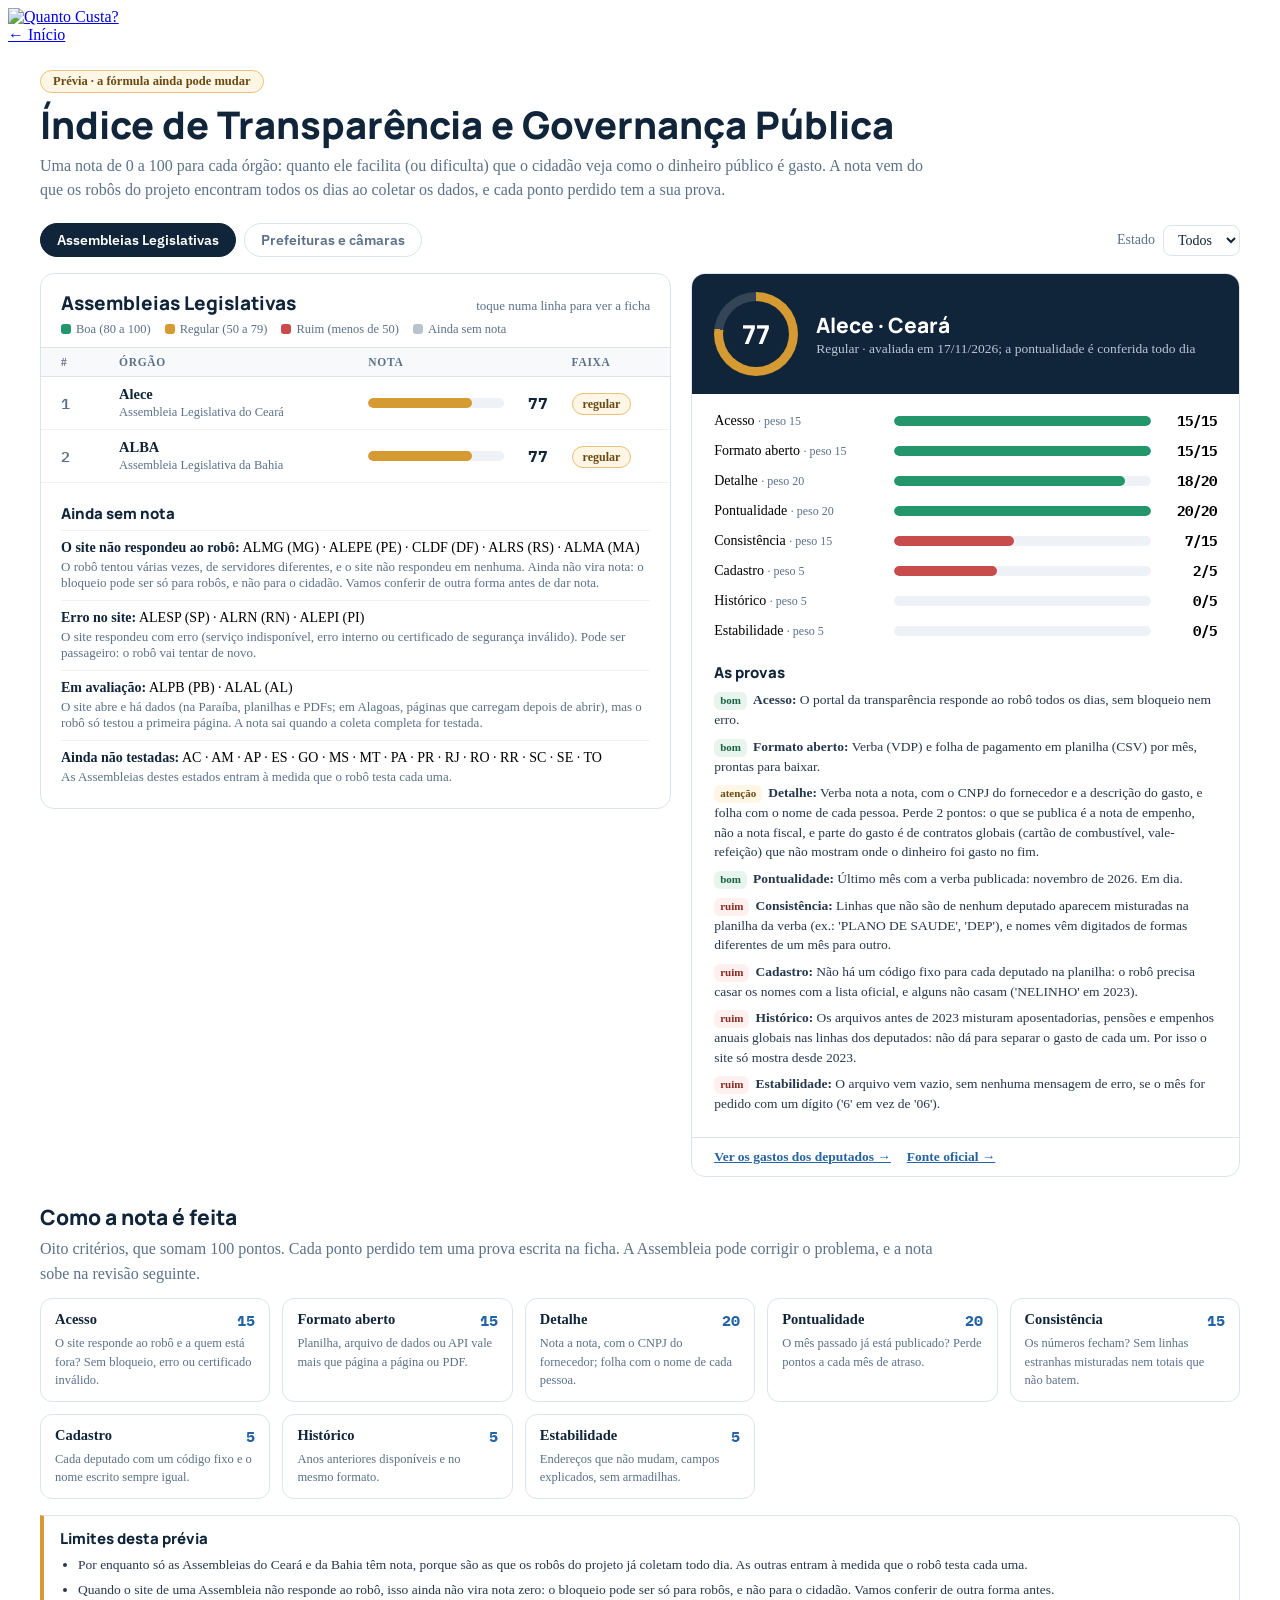
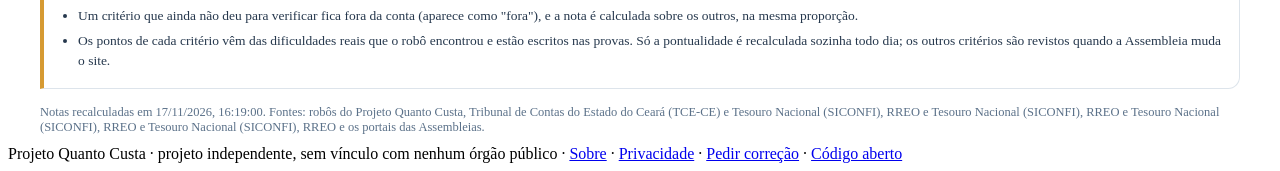
==== indice/index.html @ 459be0d6 "Hub e Índice de Governança prontos para mais estados pelo SICONFI (Pernambuco, Paraíba, Rio Grande d" ====
<!doctype html>
<html lang="pt-BR">
<head>
<meta charset="utf-8">
<meta name="viewport" content="width=device-width, initial-scale=1">
<title>Índice de Transparência — Projeto Quanto Custa</title>
<meta name="description" content="Uma nota de 0 a 100 para Assembleias Legislativas, prefeituras e câmaras: quanto cada órgão facilita (ou dificulta) que o cidadão veja como o dinheiro público é gasto, com as provas.">
<link rel="icon" href="https://quantocustaum.com/marca/favicon.svg" type="image/svg+xml">
<meta property="og:title" content="Índice de Transparência e Governança Pública — Projeto Quanto Custa">
<meta property="og:description" content="Uma nota de 0 a 100 para Assembleias, prefeituras e câmaras, com as provas do que os robôs encontraram.">
<meta property="og:image" content="https://quantocustaum.com/og.png">
<meta property="og:url" content="https://quantocustaum.com/indice/">
<meta property="og:type" content="website">
<meta name="twitter:card" content="summary_large_image">
<link rel="canonical" href="https://quantocustaum.com/indice/">
<link rel="preconnect" href="https://fonts.googleapis.com">
<link rel="preconnect" href="https://fonts.gstatic.com" crossorigin>
<link href="https://fonts.googleapis.com/css2?family=IBM+Plex+Mono:wght@400;500;600;700&family=IBM+Plex+Sans:wght@400;500;600;700&family=Manrope:wght@600;700;800&display=swap" rel="stylesheet">
<link rel="stylesheet" href="https://quantocustaum.com/hub.css?v=12">
<link rel="stylesheet" href="https://quantocustaum.com/marca/tokens.css?v=1">
<link rel="stylesheet" href="https://quantocustaum.com/marca/marca.css?v=1">
<link rel="stylesheet" href="indice.css?v=1">
</head>
<body>
<header class="topo"><div class="topo-in"><a class="marca" href="https://quantocustaum.com/"><img class="marca-logo" src="https://quantocustaum.com/marca/logo-horizontal-negativo.svg" alt="Quanto Custa?" width="164" height="30"></a>
<nav class="volta" style="display:flex;margin-left:auto"><a href="https://quantocustaum.com/">← Início</a></nav></div></header>
<main class="ix">
  <section class="ix-hero">
    <span class="ix-selo">Prévia · a fórmula ainda pode mudar</span>
    <h1>Índice de Transparência e Governança Pública</h1>
    <p class="ix-sub">Uma nota de 0 a 100 para cada órgão: quanto ele facilita (ou dificulta) que o cidadão veja como o dinheiro público é gasto. A nota vem do que os robôs do projeto encontram todos os dias ao coletar os dados, e cada ponto perdido tem a sua prova.</p>
  </section>

  <div class="ix-abas" role="tablist">
    <button type="button" class="ix-aba on" data-aba="assembleias" role="tab">Assembleias Legislativas</button>
    <button type="button" class="ix-aba" data-aba="municipios" role="tab">Prefeituras e câmaras</button>
    <label class="ix-filtro" id="f-uf-rot" hidden>Estado <select id="f-uf"><option value="">Todos</option></select></label>
  </div>

  <div class="ix-grade">
    <section class="ix-caixa" id="lista" aria-live="polite"><p class="ix-carregando">Carregando…</p></section>
    <section class="ix-caixa ix-ficha" id="ficha"></section>
  </div>

  <section class="ix-como" id="como"></section>
  <p class="ix-atual" id="atual"></p>
</main>
<footer class="rodape">Projeto Quanto Custa · projeto independente, sem vínculo com nenhum órgão público · <a href="https://quantocustaum.com/sobre/">Sobre</a> · <a href="https://quantocustaum.com/privacidade/">Privacidade</a> · <a href="https://github.com/projetoquantocusta1-alt/projetoquantocusta1-alt.github.io/issues">Pedir correção</a> · <a href="https://github.com/projetoquantocusta1-alt">Código aberto</a></footer>
<script src="indice.js?v=2"></script>
<!-- contador de visitas sem cookies e sem dados pessoais (GoatCounter) -->
<script data-goatcounter="https://quantocustaum.goatcounter.com/count" async src="https://gc.zgo.at/count.js"></script>
</body>
</html>
---- indice/indice.css ----
/* Índice de Transparência e Governança Pública */
.ix { max-width: 1200px; margin: 0 auto; padding: 26px 16px 10px; --ix-verde: #23966B; --ix-amar: #D69A32; --ix-verm: #C84C4C; --ix-cinza: #B8C3CF; --ix-muted: #5B7189; --ix-linha: #DDE4EB; }
.ix-selo { display: inline-block; background: #FFF6E5; border: 1px solid #E8C27A; color: #6b4a12; font-weight: 700; font-size: 12.5px; border-radius: 999px; padding: 3px 12px; margin-bottom: 10px; }
.ix-hero h1 { font: 800 clamp(26px, 4vw, 38px)/1.12 Manrope, system-ui, sans-serif; margin: 0 0 8px; text-align: left; color: #10243A; }
.ix-sub { color: var(--ix-muted); max-width: 900px; margin: 0; line-height: 1.55; }
.ix-abas { display: flex; flex-wrap: wrap; gap: 8px; align-items: center; margin: 20px 0 0; }
.ix-aba { border: 1px solid var(--ix-linha); background: #fff; border-radius: 999px; padding: 7px 16px; font: 600 14px "IBM Plex Sans", system-ui, sans-serif; color: var(--ix-muted); cursor: pointer; }
.ix-aba.on { background: #10243A; border-color: #10243A; color: #fff; }
.ix-filtro { margin-left: auto; font-size: 14px; color: var(--ix-muted); display: flex; gap: 8px; align-items: center; }
.ix-filtro select { border: 1px solid var(--ix-linha); border-radius: 8px; padding: 6px 10px; font: inherit; color: #10243A; background: #fff; }
.ix-grade { display: grid; grid-template-columns: minmax(0, 1.15fr) minmax(0, 1fr); gap: 20px; margin-top: 16px; align-items: start; }
@media (max-width: 860px) { .ix-grade { grid-template-columns: minmax(0, 1fr); } .ix-filtro { margin-left: 0; } }
.ix-caixa { background: #fff; border: 1px solid var(--ix-linha); border-radius: 14px; overflow: hidden; min-width: 0; }
.ix-ficha { position: sticky; top: 12px; }
@media (max-width: 860px) { .ix-ficha { position: static; } }
.ix-carregando { padding: 20px; color: var(--ix-muted); }
.ix-cab { display: flex; justify-content: space-between; align-items: baseline; gap: 10px; padding: 16px 20px 6px; flex-wrap: wrap; }
.ix-cab h2 { font: 800 19px Manrope, system-ui, sans-serif; margin: 0; color: #10243A; }
.ix-cab span { color: var(--ix-muted); font-size: 13px; }
.ix-leg { display: flex; flex-wrap: wrap; gap: 6px 14px; padding: 0 20px 10px; font-size: 12.5px; color: var(--ix-muted); }
.ix-leg i { display: inline-block; width: 10px; height: 10px; border-radius: 3px; margin-right: 5px; vertical-align: -1px; }
.ix-resumo { display: grid; grid-template-columns: repeat(4, minmax(0, 1fr)); gap: 8px; padding: 4px 20px 12px; }
.ix-resumo div { background: #F1F4F7; border-radius: 10px; padding: 8px 10px; }
.ix-resumo small { display: block; color: var(--ix-muted); font-size: 12px; }
.ix-resumo b { font: 700 18px "IBM Plex Mono", ui-monospace, monospace; color: #10243A; }
@media (max-width: 520px) { .ix-resumo { grid-template-columns: repeat(2, minmax(0, 1fr)); } }
.ix-ferr { display: flex; flex-wrap: wrap; gap: 8px; padding: 0 20px 12px; }
.ix-ferr input { flex: 1 1 180px; border: 1px solid var(--ix-linha); border-radius: 8px; padding: 7px 10px; font: inherit; min-width: 0; }
.ix-ferr select { border: 1px solid var(--ix-linha); border-radius: 8px; padding: 7px 10px; font: inherit; background: #fff; }
.ix table { width: 100%; border-collapse: collapse; }
.ix th { text-align: left; font-size: 11.5px; letter-spacing: .06em; text-transform: uppercase; color: var(--ix-muted); font-weight: 700; padding: 8px 12px; background: #F7F9FB; border-top: 1px solid var(--ix-linha); border-bottom: 1px solid var(--ix-linha); }
.ix td { padding: 9px 12px; border-bottom: 1px solid #EEF2F6; font-size: 14.5px; vertical-align: middle; }
.ix th:first-child, .ix td:first-child { padding-left: 20px; }
.ix tbody tr { cursor: pointer; }
.ix tbody tr:hover td { background: #F7F9FB; }
.ix tr.ativo td { background: #EEF4FB; }
.ix-pos { font: 600 13px "IBM Plex Mono", ui-monospace, monospace; color: var(--ix-muted); width: 34px; }
.ix-org b { display: block; color: #10243A; }
.ix-org small { color: var(--ix-muted); font-size: 12.5px; }
.ix-nota { display: flex; align-items: center; gap: 10px; min-width: 130px; }
.ix-barra { flex: 1; height: 10px; background: #EEF2F6; border-radius: 999px; overflow: hidden; }
.ix-barra i { display: block; height: 100%; border-radius: 999px; }
.ix-num { font: 700 16px "IBM Plex Mono", ui-monospace, monospace; width: 34px; text-align: right; color: #10243A; }
.ix-fx { font-size: 12px; font-weight: 700; border-radius: 999px; padding: 3px 10px; white-space: nowrap; }
.ix-fx.boa { background: #E7F5EE; color: #17643F; border: 1px solid #A8D9BF; }
.ix-fx.regular { background: #FFF6E5; color: #6b4a12; border: 1px solid #E8C27A; }
.ix-fx.ruim { background: #FDF0EF; color: #8a2a22; border: 1px solid #E3A6A0; }
.ix-fx.sem { background: #F1F4F7; color: var(--ix-muted); border: 1px solid var(--ix-linha); }
@media (max-width: 520px) { .ix-col-fx { display: none; } .ix-nota { min-width: 90px; } }
.ix-mais { display: block; margin: 10px 20px 14px; border: 1px solid var(--ix-linha); background: #fff; border-radius: 8px; padding: 8px 14px; font: 600 14px "IBM Plex Sans", system-ui, sans-serif; color: #2463A6; cursor: pointer; }
.ix-semnota { padding: 6px 20px 14px; }
.ix-semnota h3 { font: 800 15px Manrope, system-ui, sans-serif; margin: 14px 0 6px; color: #10243A; }
.ix-sn { border-top: 1px solid #EEF2F6; padding: 9px 0; font-size: 14px; }
.ix-sn b { color: #10243A; }
.ix-sn p { margin: 3px 0 0; color: var(--ix-muted); font-size: 13px; }
.ix-nota-rod { padding: 0 20px 14px; color: var(--ix-muted); font-size: 12.5px; margin: 0; }
/* ficha */
.ix-f-cab { background: #10243A; color: #fff; padding: 18px 22px; display: flex; gap: 18px; align-items: center; }
.ix-circ { width: 84px; height: 84px; border-radius: 50%; display: grid; place-items: center; flex: none; }
.ix-circ span { width: 66px; height: 66px; border-radius: 50%; background: #10243A; display: grid; place-items: center; font: 800 26px Manrope, system-ui, sans-serif; color: #fff; }
.ix-f-cab h3 { font: 800 21px Manrope, system-ui, sans-serif; margin: 0; color: #fff; }
.ix-f-cab p { margin: 2px 0 0; color: #B8C7D8; font-size: 13.5px; }
.ix-crit { padding: 12px 22px 4px; }
.ix-cr { display: grid; grid-template-columns: minmax(0, 170px) minmax(0, 1fr) 56px; gap: 10px; align-items: center; padding: 6px 0; font-size: 14px; }
.ix-cr .peso { color: var(--ix-muted); font-size: 12px; }
.ix-cr .v { font: 700 13.5px "IBM Plex Mono", ui-monospace, monospace; text-align: right; }
.ix-prov { padding: 4px 22px 16px; }
.ix-prov h4 { font: 800 15px Manrope, system-ui, sans-serif; margin: 8px 0 6px; color: #10243A; }
.ix-prov ul { margin: 0; padding: 0; list-style: none; }
.ix-prov li { font-size: 13.5px; margin: 7px 0; color: #26384d; line-height: 1.45; }
.ix-tag { display: inline-block; font-size: 11px; font-weight: 700; border-radius: 6px; padding: 1px 6px; margin-right: 6px; }
.ix-tag.ruim { background: #FDF0EF; color: #8a2a22; } .ix-tag.atencao { background: #FFF6E5; color: #6b4a12; } .ix-tag.bom { background: #E7F5EE; color: #17643F; } .ix-tag.fora { background: #F1F4F7; color: var(--ix-muted); }
.ix-f-links { border-top: 1px solid var(--ix-linha); padding: 11px 22px; font-size: 13.5px; display: flex; flex-wrap: wrap; gap: 6px 16px; }
.ix-f-links a { font-weight: 700; color: #2463A6; }
/* como é feita */
.ix-como { margin-top: 26px; }
.ix-como h2 { font: 800 21px Manrope, system-ui, sans-serif; margin: 0 0 6px; text-align: left; color: #10243A; }
.ix-como > p { color: var(--ix-muted); margin: 0 0 12px; max-width: 900px; line-height: 1.55; }
.ix-pesos { display: grid; grid-template-columns: repeat(auto-fit, minmax(230px, 1fr)); gap: 12px; }
.ix-peso { background: #fff; border: 1px solid var(--ix-linha); border-radius: 12px; padding: 12px 14px; }
.ix-peso b { display: flex; justify-content: space-between; font-size: 14.5px; color: #10243A; }
.ix-peso b span { font-family: "IBM Plex Mono", ui-monospace, monospace; color: #2463A6; }
.ix-peso p { margin: 4px 0 0; color: var(--ix-muted); font-size: 12.5px; line-height: 1.45; }
.ix-limites { margin-top: 16px; background: #fff; border: 1px solid var(--ix-linha); border-left: 4px solid #D69A32; border-radius: 0 12px 12px 0; padding: 12px 16px; }
.ix-limites h3 { font: 800 15px Manrope, system-ui, sans-serif; margin: 0 0 6px; color: #10243A; }
.ix-limites ul { margin: 0; padding-left: 18px; }
.ix-limites li { font-size: 13.5px; color: #26384d; margin: 5px 0; line-height: 1.5; }
.ix-atual { color: var(--ix-muted); font-size: 12.5px; margin: 16px 0 0; }
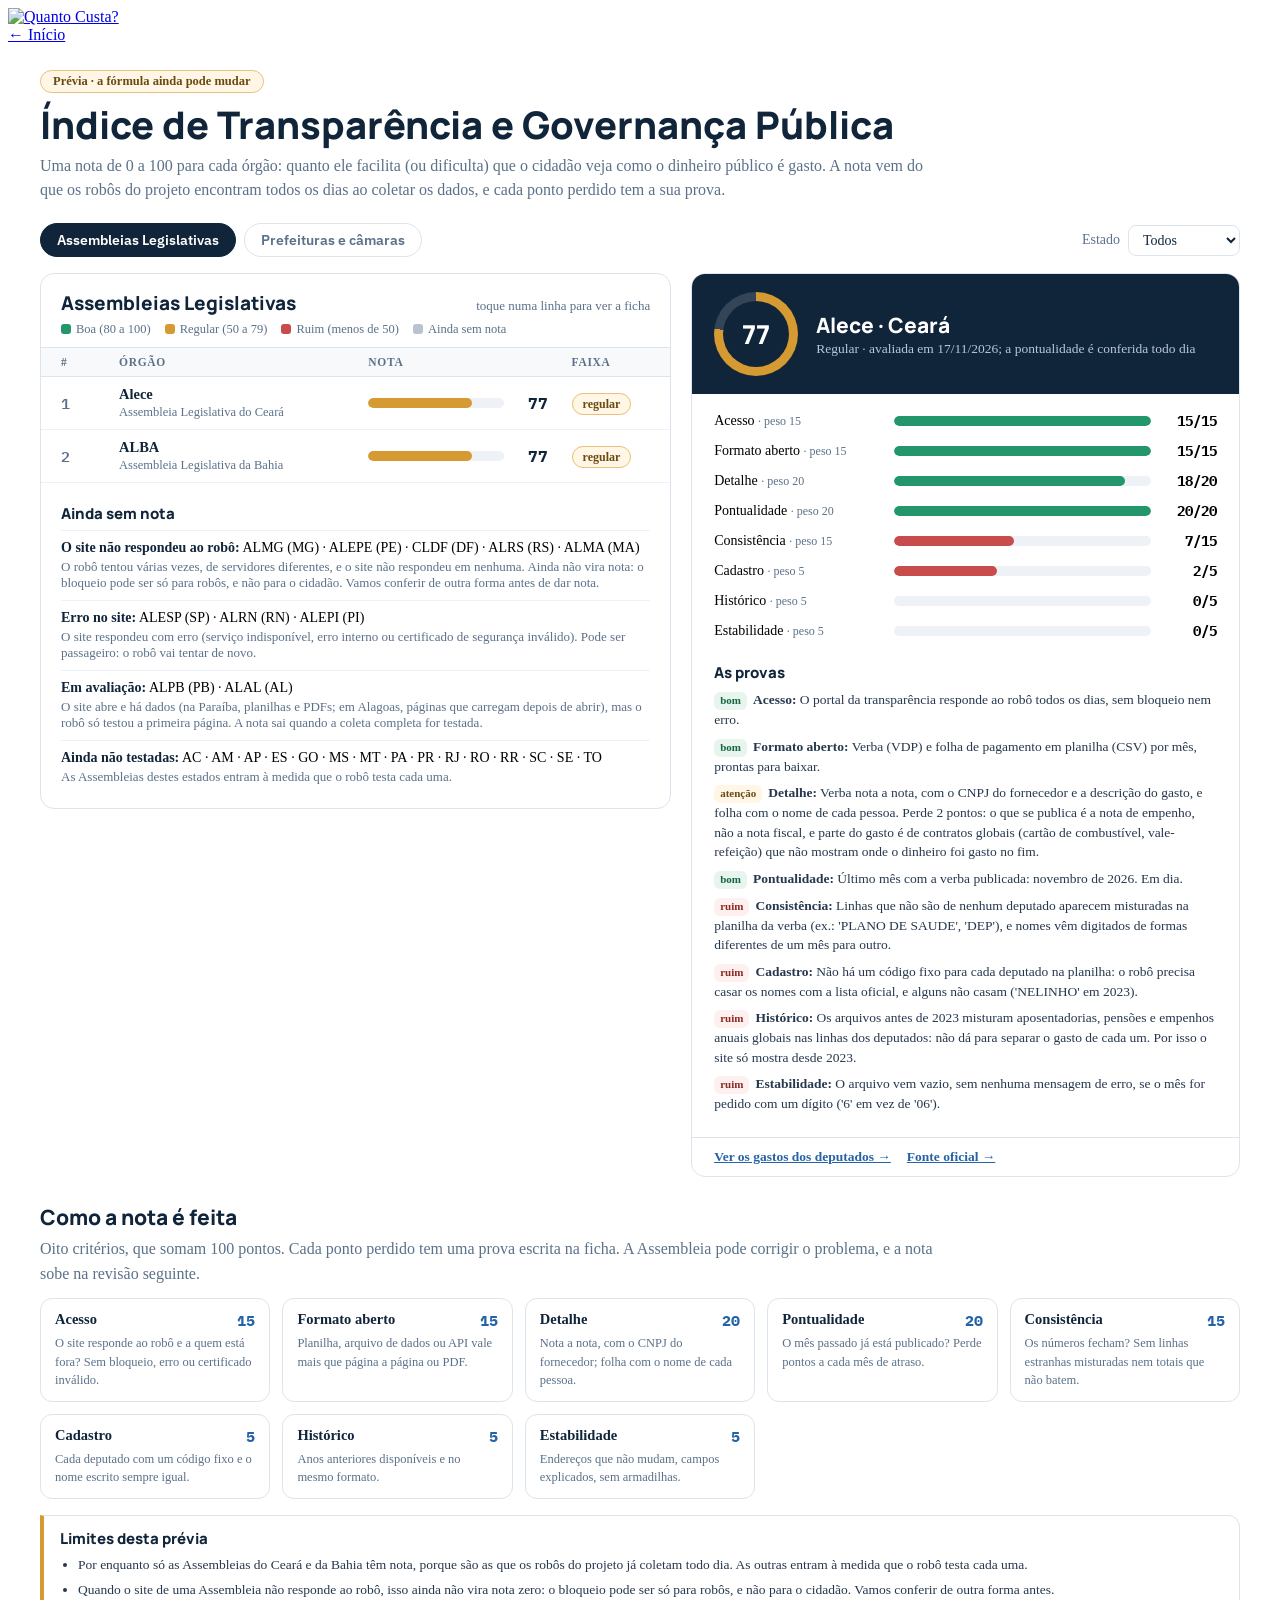
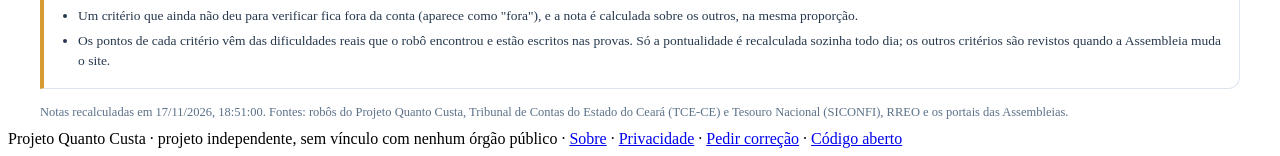
==== commit 837790ef: "Índice: rodapé não repete mais a fonte do Tesouro uma vez por estado (lista sem repetição) Co-Author" ====
--- a/indice/index.html
+++ b/indice/index.html
@@ -46,7 +46,7 @@
   <p class="ix-atual" id="atual"></p>
 </main>
 <footer class="rodape">Projeto Quanto Custa · projeto independente, sem vínculo com nenhum órgão público · <a href="https://quantocustaum.com/sobre/">Sobre</a> · <a href="https://quantocustaum.com/privacidade/">Privacidade</a> · <a href="https://github.com/projetoquantocusta1-alt/projetoquantocusta1-alt.github.io/issues">Pedir correção</a> · <a href="https://github.com/projetoquantocusta1-alt">Código aberto</a></footer>
-<script src="indice.js?v=2"></script>
+<script src="indice.js?v=3"></script>
 <!-- contador de visitas sem cookies e sem dados pessoais (GoatCounter) -->
 <script data-goatcounter="https://quantocustaum.goatcounter.com/count" async src="https://gc.zgo.at/count.js"></script>
 </body>
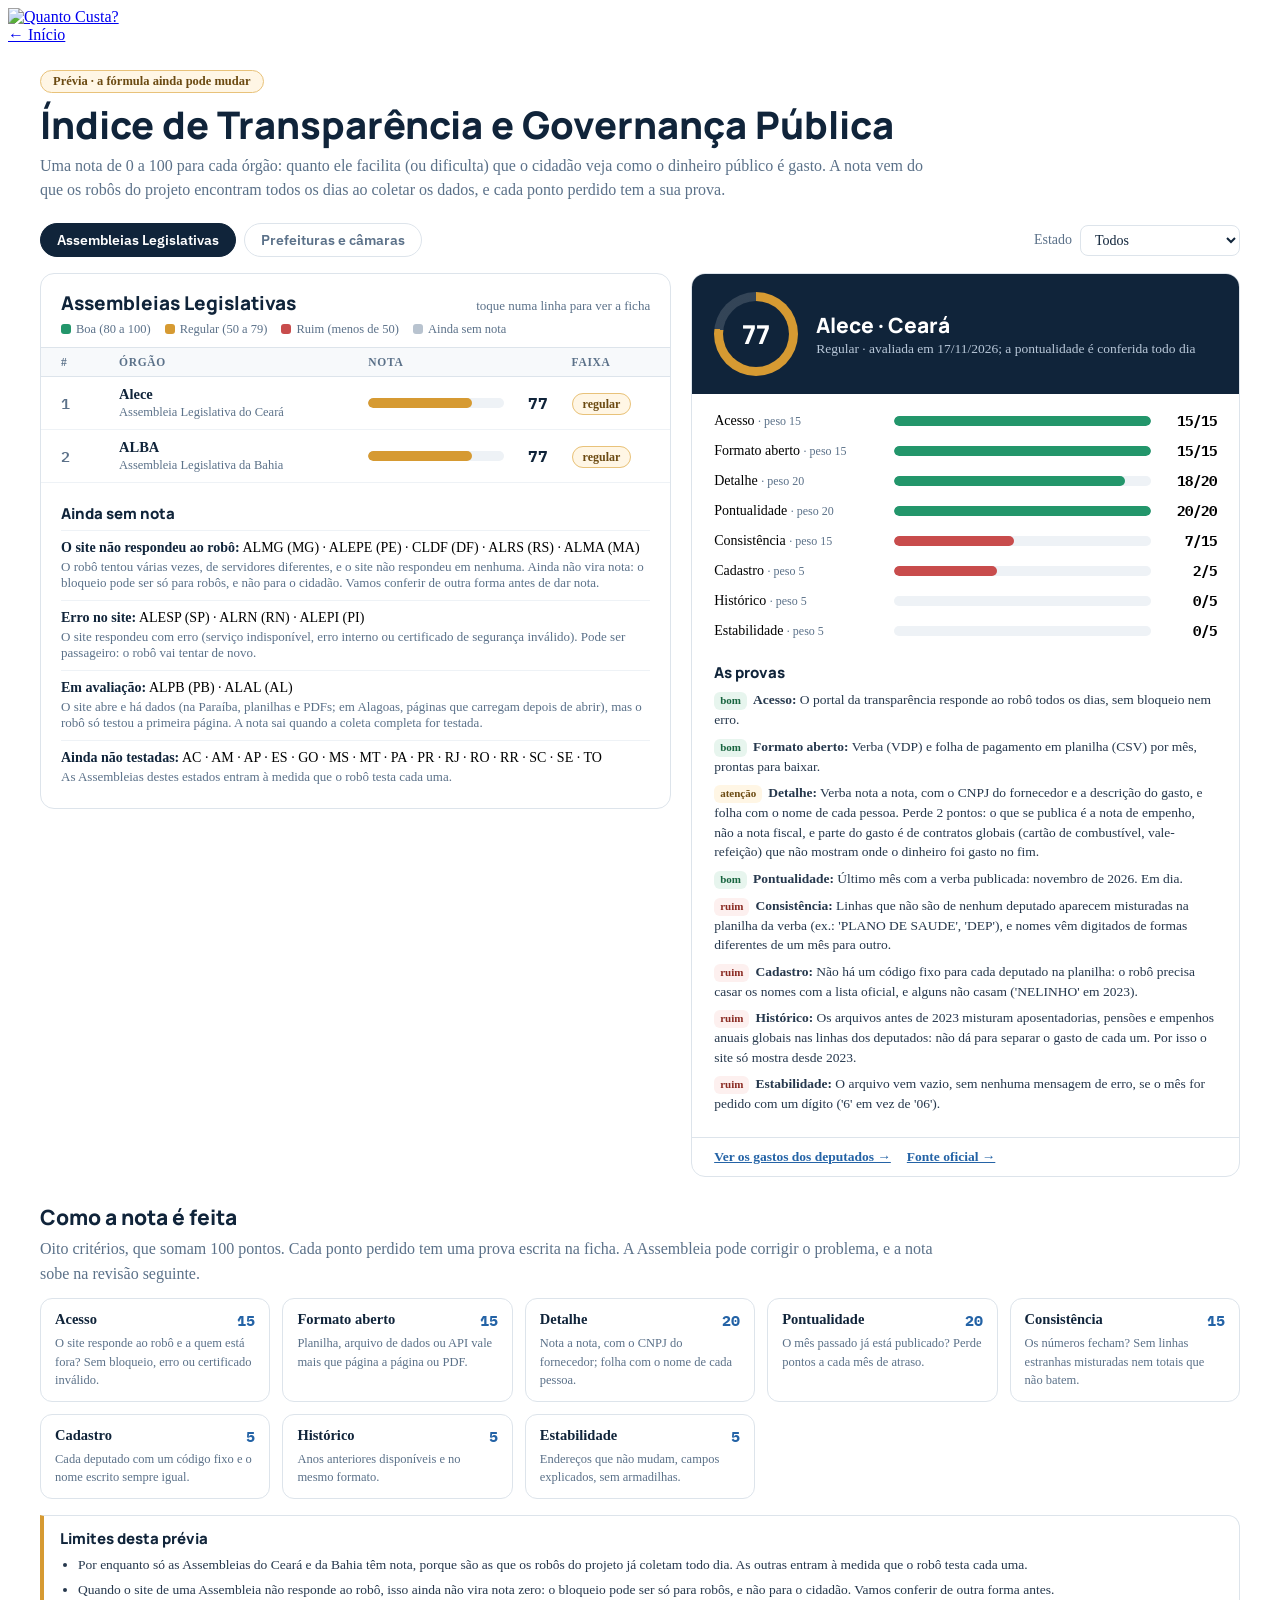
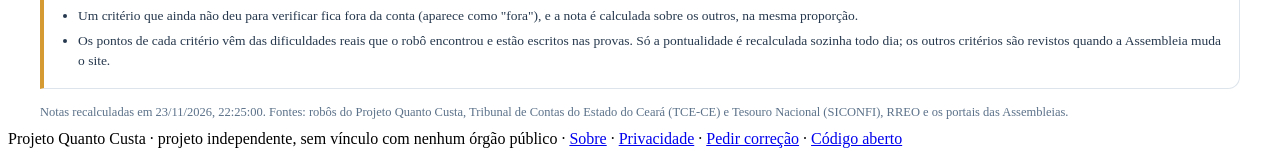
==== commit 27c0a099: "SEO: título do hub 'Quanto Custa — quanto custam os políticos do Brasil' (sem 'Projeto'), dados estr" ====
--- a/indice/index.html
+++ b/indice/index.html
@@ -3,10 +3,10 @@
 <head>
 <meta charset="utf-8">
 <meta name="viewport" content="width=device-width, initial-scale=1">
-<title>Índice de Transparência — Projeto Quanto Custa</title>
+<title>Índice de Transparência e Governança Pública — Quanto Custa</title>
 <meta name="description" content="Uma nota de 0 a 100 para Assembleias Legislativas, prefeituras e câmaras: quanto cada órgão facilita (ou dificulta) que o cidadão veja como o dinheiro público é gasto, com as provas.">
 <link rel="icon" href="https://quantocustaum.com/marca/favicon.svg" type="image/svg+xml">
-<meta property="og:title" content="Índice de Transparência e Governança Pública — Projeto Quanto Custa">
+<meta property="og:title" content="Índice de Transparência e Governança Pública — Quanto Custa">
 <meta property="og:description" content="Uma nota de 0 a 100 para Assembleias, prefeituras e câmaras, com as provas do que os robôs encontraram.">
 <meta property="og:image" content="https://quantocustaum.com/og.png">
 <meta property="og:url" content="https://quantocustaum.com/indice/">
@@ -16,7 +16,7 @@
 <link rel="preconnect" href="https://fonts.googleapis.com">
 <link rel="preconnect" href="https://fonts.gstatic.com" crossorigin>
 <link href="https://fonts.googleapis.com/css2?family=IBM+Plex+Mono:wght@400;500;600;700&family=IBM+Plex+Sans:wght@400;500;600;700&family=Manrope:wght@600;700;800&display=swap" rel="stylesheet">
-<link rel="stylesheet" href="https://quantocustaum.com/hub.css?v=12">
+<link rel="stylesheet" href="https://quantocustaum.com/hub.css?v=13">
 <link rel="stylesheet" href="https://quantocustaum.com/marca/tokens.css?v=1">
 <link rel="stylesheet" href="https://quantocustaum.com/marca/marca.css?v=1">
 <link rel="stylesheet" href="indice.css?v=1">
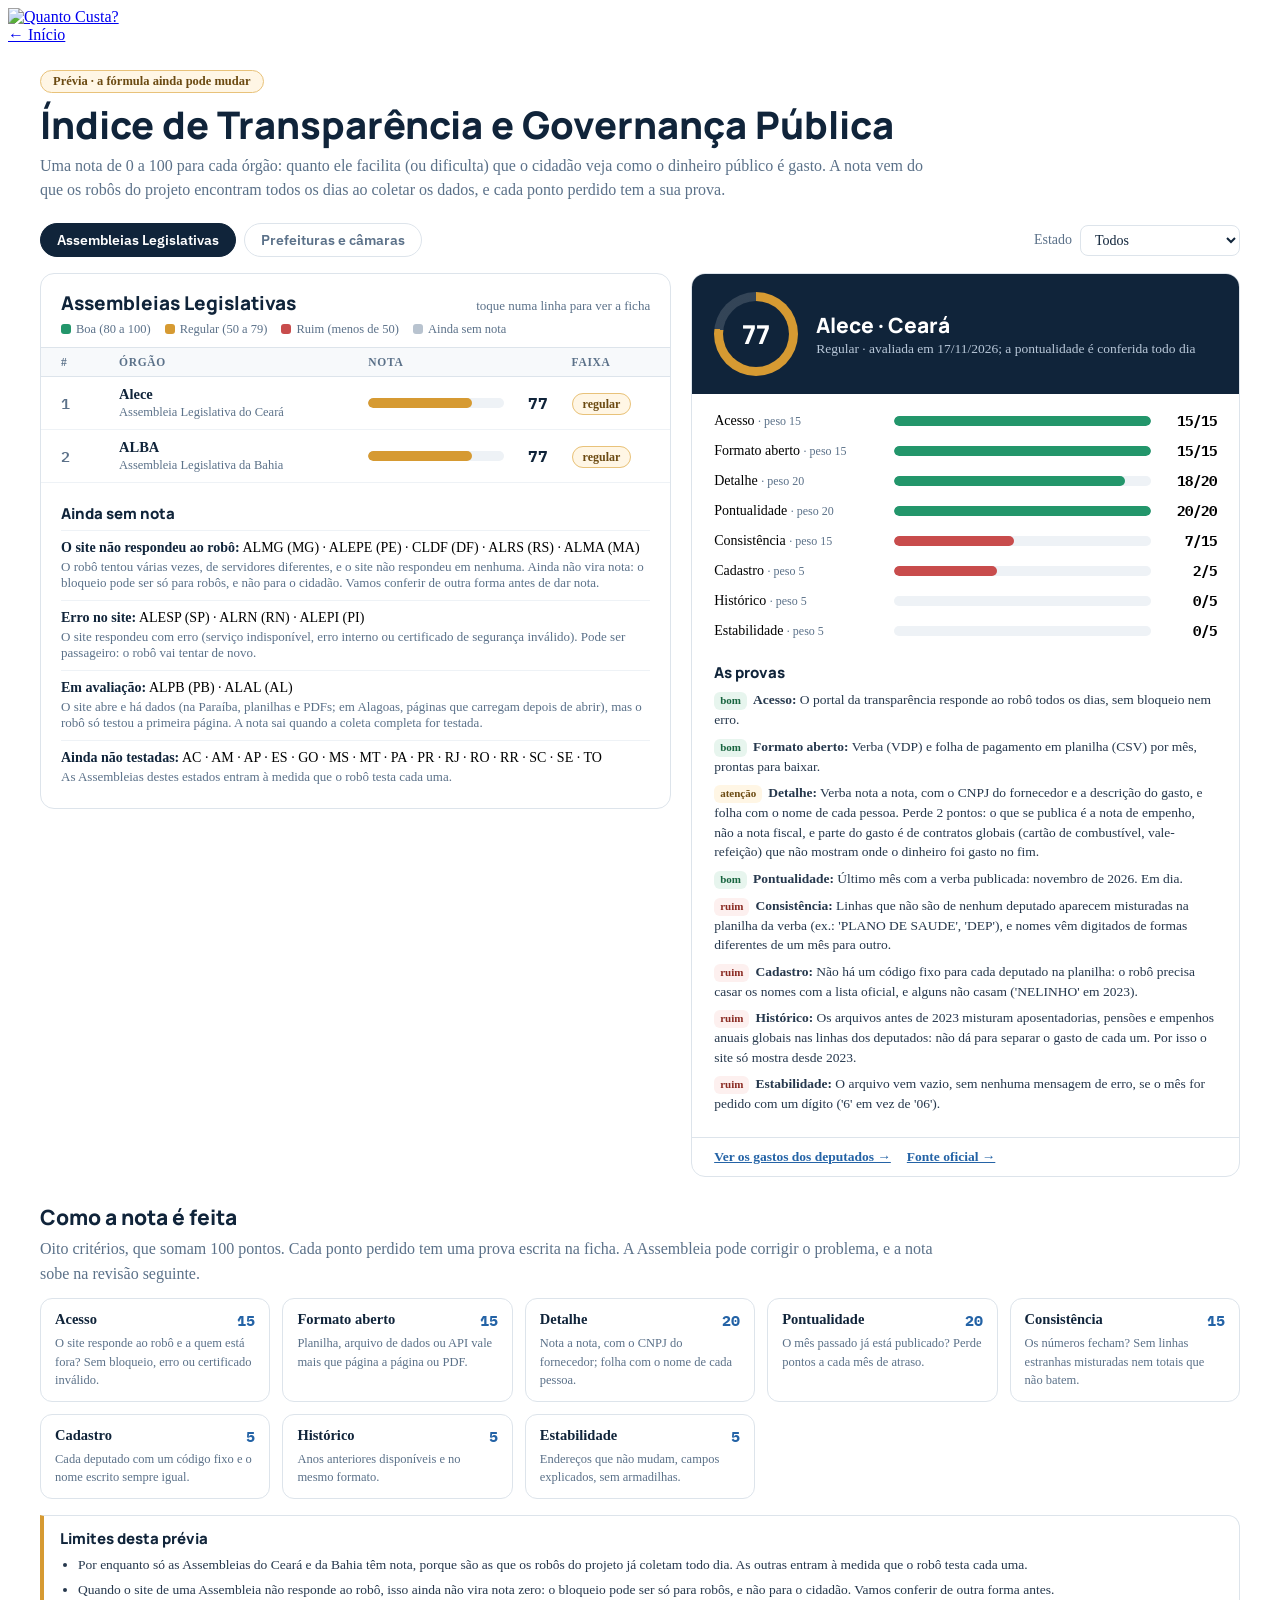
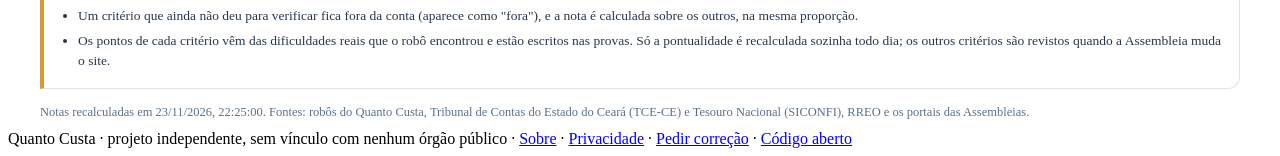
==== commit d94116d2: "Marca: nome passa a ser "Quanto Custa" em tudo (tira "Projeto") Remove "Projeto" de rodapés, Sobre, " ====
--- a/indice/index.html
+++ b/indice/index.html
@@ -45,8 +45,8 @@
   <section class="ix-como" id="como"></section>
   <p class="ix-atual" id="atual"></p>
 </main>
-<footer class="rodape">Projeto Quanto Custa · projeto independente, sem vínculo com nenhum órgão público · <a href="https://quantocustaum.com/sobre/">Sobre</a> · <a href="https://quantocustaum.com/privacidade/">Privacidade</a> · <a href="https://github.com/projetoquantocusta1-alt/projetoquantocusta1-alt.github.io/issues">Pedir correção</a> · <a href="https://github.com/projetoquantocusta1-alt">Código aberto</a></footer>
-<script src="indice.js?v=3"></script>
+<footer class="rodape">Quanto Custa · projeto independente, sem vínculo com nenhum órgão público · <a href="https://quantocustaum.com/sobre/">Sobre</a> · <a href="https://quantocustaum.com/privacidade/">Privacidade</a> · <a href="https://github.com/projetoquantocusta1-alt/projetoquantocusta1-alt.github.io/issues">Pedir correção</a> · <a href="https://github.com/projetoquantocusta1-alt">Código aberto</a></footer>
+<script src="indice.js?v=4"></script>
 <!-- contador de visitas sem cookies e sem dados pessoais (GoatCounter) -->
 <script data-goatcounter="https://quantocustaum.goatcounter.com/count" async src="https://gc.zgo.at/count.js"></script>
 </body>
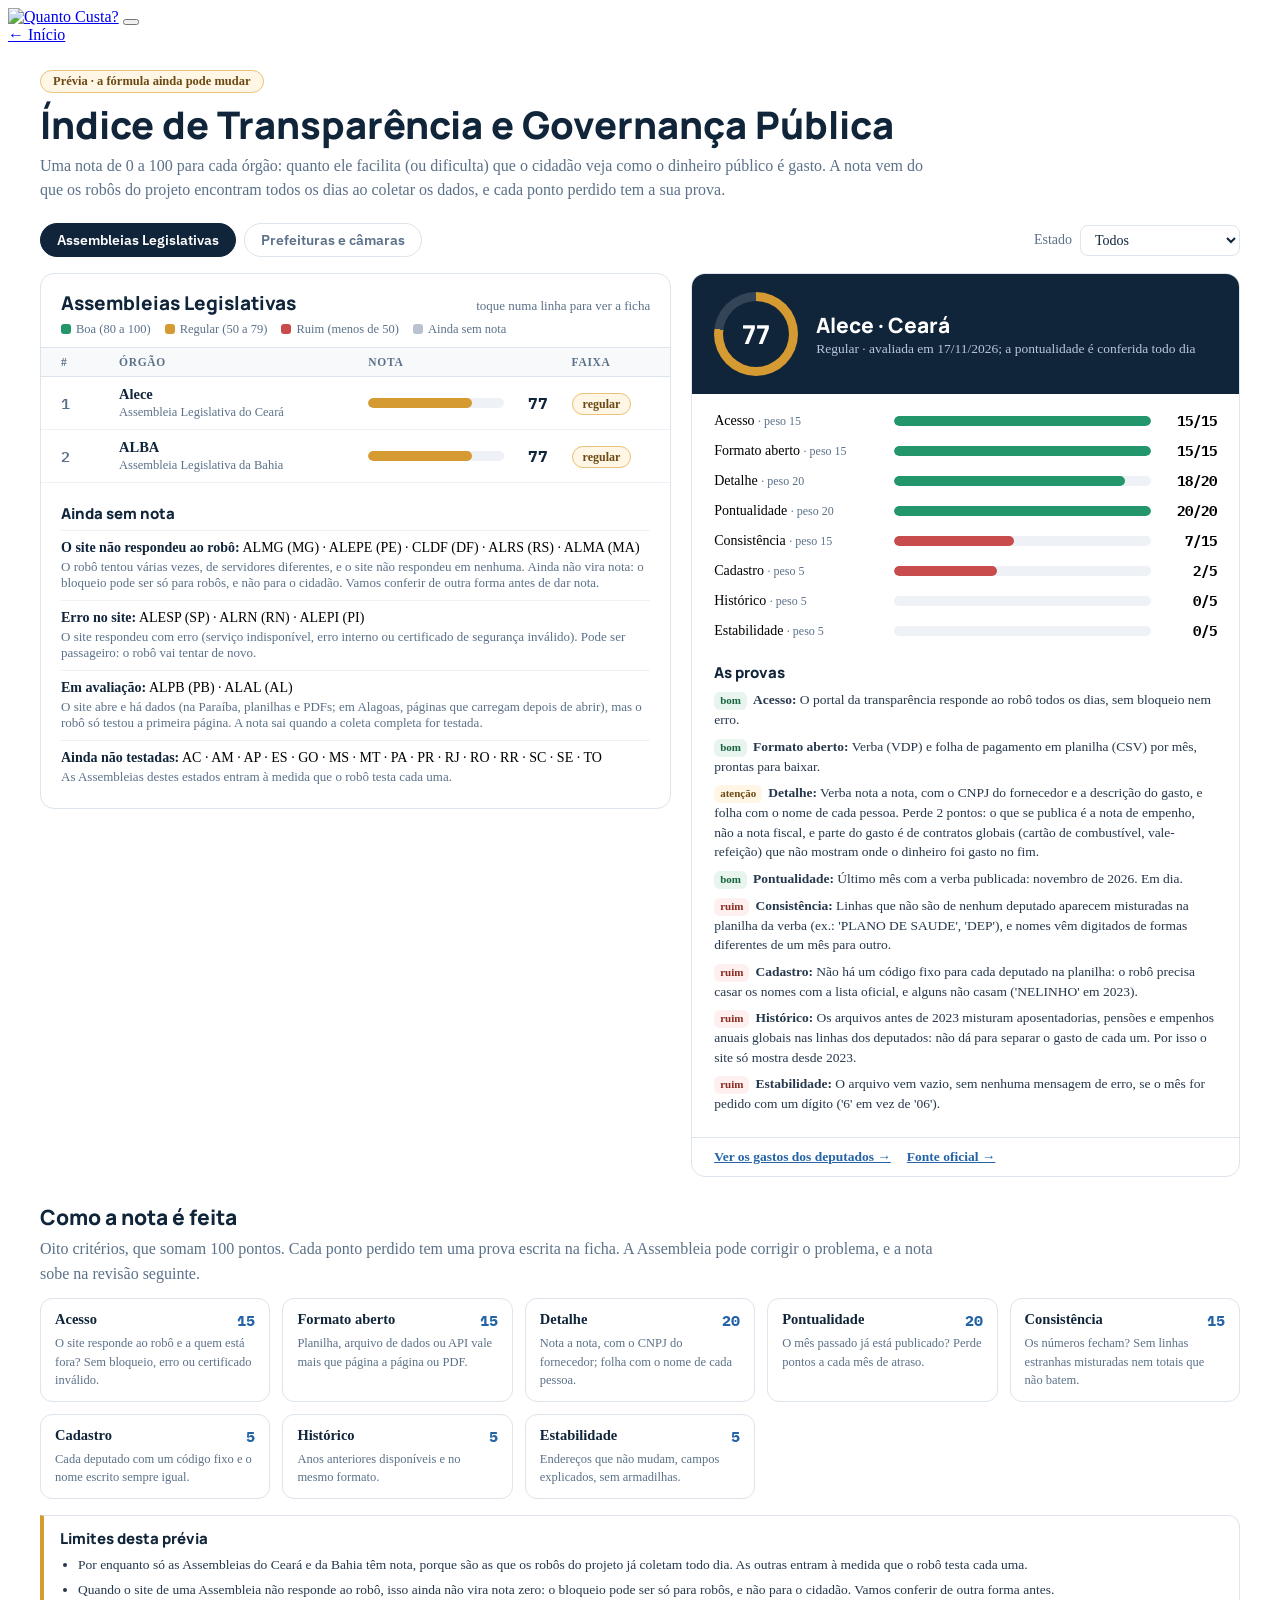
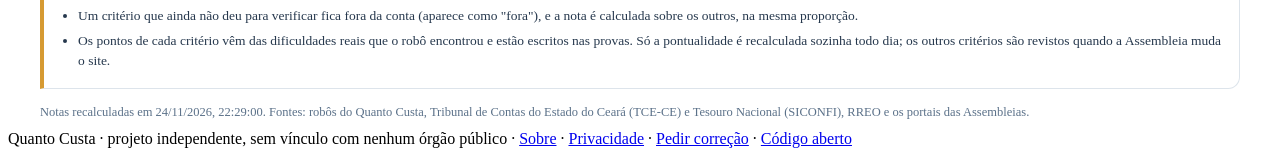
==== commit 0e5d7ea8: "Hub: barrinhas com anos, notas com fornecedor em destaque, menu igual no Índice/Sobre/Privacidade (m" ====
--- a/indice/index.html
+++ b/indice/index.html
@@ -16,14 +16,15 @@
 <link rel="preconnect" href="https://fonts.googleapis.com">
 <link rel="preconnect" href="https://fonts.gstatic.com" crossorigin>
 <link href="https://fonts.googleapis.com/css2?family=IBM+Plex+Mono:wght@400;500;600;700&family=IBM+Plex+Sans:wght@400;500;600;700&family=Manrope:wght@600;700;800&display=swap" rel="stylesheet">
-<link rel="stylesheet" href="https://quantocustaum.com/hub.css?v=13">
+<link rel="stylesheet" href="https://quantocustaum.com/hub.css?v=18">
 <link rel="stylesheet" href="https://quantocustaum.com/marca/tokens.css?v=1">
 <link rel="stylesheet" href="https://quantocustaum.com/marca/marca.css?v=1">
 <link rel="stylesheet" href="indice.css?v=1">
 </head>
 <body>
 <header class="topo"><div class="topo-in"><a class="marca" href="https://quantocustaum.com/"><img class="marca-logo" src="https://quantocustaum.com/marca/logo-horizontal-negativo.svg" alt="Quanto Custa?" width="164" height="30"></a>
-<nav class="volta" style="display:flex;margin-left:auto"><a href="https://quantocustaum.com/">← Início</a></nav></div></header>
+<button class="hamb" id="hamb" aria-label="Abrir menu" aria-expanded="false" aria-controls="menu"><span></span><span></span><span></span></button>
+<nav id="menu" data-auto><a href="https://quantocustaum.com/">← Início</a></nav></div></header>
 <main class="ix">
   <section class="ix-hero">
     <span class="ix-selo">Prévia · a fórmula ainda pode mudar</span>
@@ -49,5 +50,6 @@
 <script src="indice.js?v=4"></script>
 <!-- contador de visitas sem cookies e sem dados pessoais (GoatCounter) -->
 <script data-goatcounter="https://quantocustaum.goatcounter.com/count" async src="https://gc.zgo.at/count.js"></script>
+<script src="https://quantocustaum.com/menu.js?v=1"></script>
 </body>
 </html>
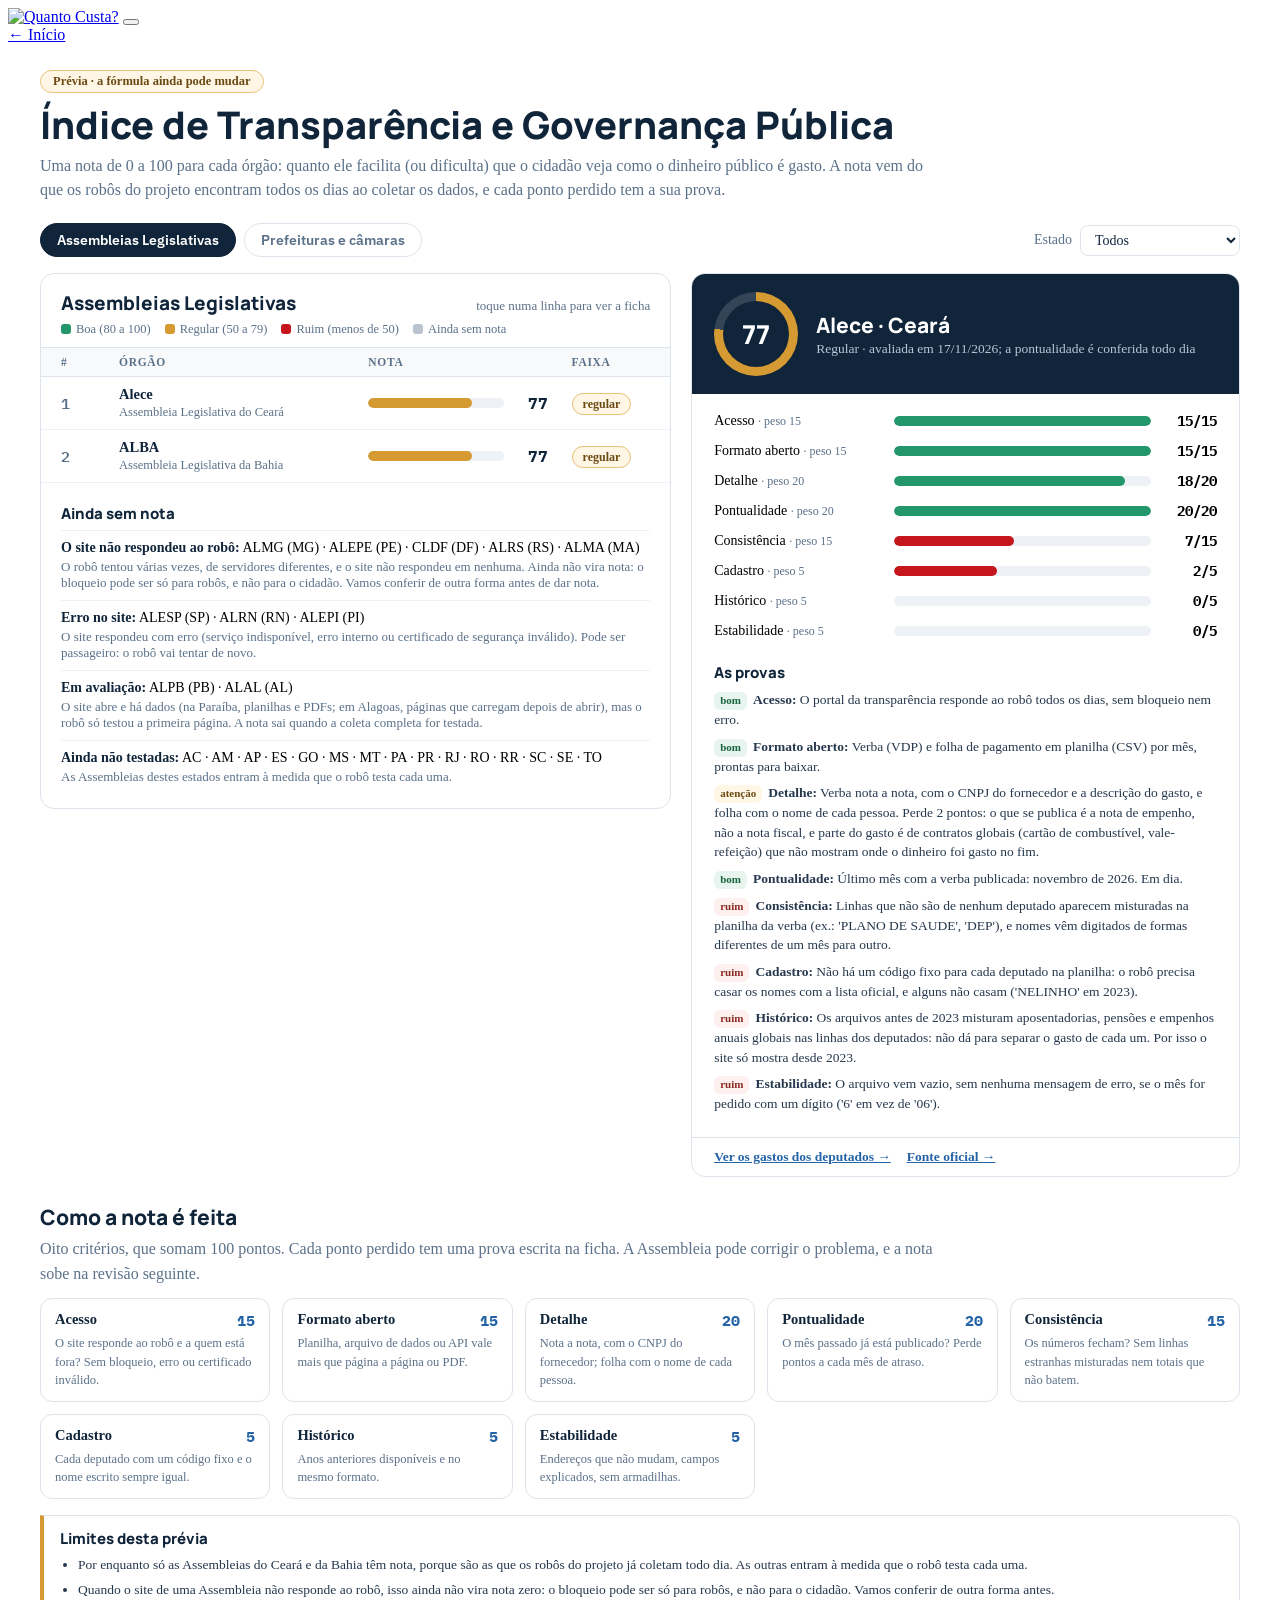
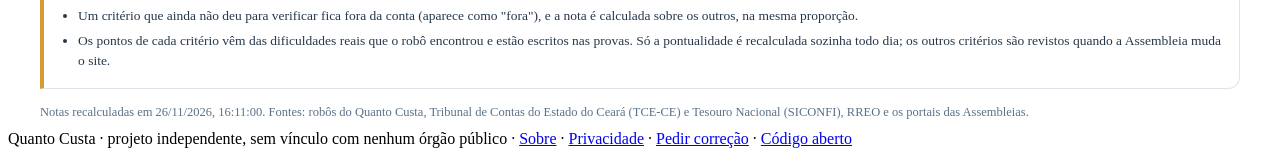
==== commit 2dd4a1df: "Indicadores: vermelho sangue (#c4161c) no lugar do vermelho suave Troca o #C84C4C pelo #c4161c (mesm" ====
--- a/indice/index.html
+++ b/indice/index.html
@@ -16,10 +16,10 @@
 <link rel="preconnect" href="https://fonts.googleapis.com">
 <link rel="preconnect" href="https://fonts.gstatic.com" crossorigin>
 <link href="https://fonts.googleapis.com/css2?family=IBM+Plex+Mono:wght@400;500;600;700&family=IBM+Plex+Sans:wght@400;500;600;700&family=Manrope:wght@600;700;800&display=swap" rel="stylesheet">
-<link rel="stylesheet" href="https://quantocustaum.com/hub.css?v=18">
+<link rel="stylesheet" href="https://quantocustaum.com/hub.css?v=19">
 <link rel="stylesheet" href="https://quantocustaum.com/marca/tokens.css?v=1">
 <link rel="stylesheet" href="https://quantocustaum.com/marca/marca.css?v=1">
-<link rel="stylesheet" href="indice.css?v=1">
+<link rel="stylesheet" href="indice.css?v=2">
 </head>
 <body>
 <header class="topo"><div class="topo-in"><a class="marca" href="https://quantocustaum.com/"><img class="marca-logo" src="https://quantocustaum.com/marca/logo-horizontal-negativo.svg" alt="Quanto Custa?" width="164" height="30"></a>
@@ -47,7 +47,7 @@
   <p class="ix-atual" id="atual"></p>
 </main>
 <footer class="rodape">Quanto Custa · projeto independente, sem vínculo com nenhum órgão público · <a href="https://quantocustaum.com/sobre/">Sobre</a> · <a href="https://quantocustaum.com/privacidade/">Privacidade</a> · <a href="https://github.com/projetoquantocusta1-alt/projetoquantocusta1-alt.github.io/issues">Pedir correção</a> · <a href="https://github.com/projetoquantocusta1-alt">Código aberto</a></footer>
-<script src="indice.js?v=4"></script>
+<script src="indice.js?v=5"></script>
 <!-- contador de visitas sem cookies e sem dados pessoais (GoatCounter) -->
 <script data-goatcounter="https://quantocustaum.goatcounter.com/count" async src="https://gc.zgo.at/count.js"></script>
 <script src="https://quantocustaum.com/menu.js?v=1"></script>
--- a/indice/indice.css
+++ b/indice/indice.css
@@ -1,5 +1,5 @@
 /* Índice de Transparência e Governança Pública */
-.ix { max-width: 1200px; margin: 0 auto; padding: 26px 16px 10px; --ix-verde: #23966B; --ix-amar: #D69A32; --ix-verm: #C84C4C; --ix-cinza: #B8C3CF; --ix-muted: #5B7189; --ix-linha: #DDE4EB; }
+.ix { max-width: 1200px; margin: 0 auto; padding: 26px 16px 10px; --ix-verde: #23966B; --ix-amar: #D69A32; --ix-verm: #c4161c; --ix-cinza: #B8C3CF; --ix-muted: #5B7189; --ix-linha: #DDE4EB; }
 .ix-selo { display: inline-block; background: #FFF6E5; border: 1px solid #E8C27A; color: #6b4a12; font-weight: 700; font-size: 12.5px; border-radius: 999px; padding: 3px 12px; margin-bottom: 10px; }
 .ix-hero h1 { font: 800 clamp(26px, 4vw, 38px)/1.12 Manrope, system-ui, sans-serif; margin: 0 0 8px; text-align: left; color: #10243A; }
 .ix-sub { color: var(--ix-muted); max-width: 900px; margin: 0; line-height: 1.55; }
